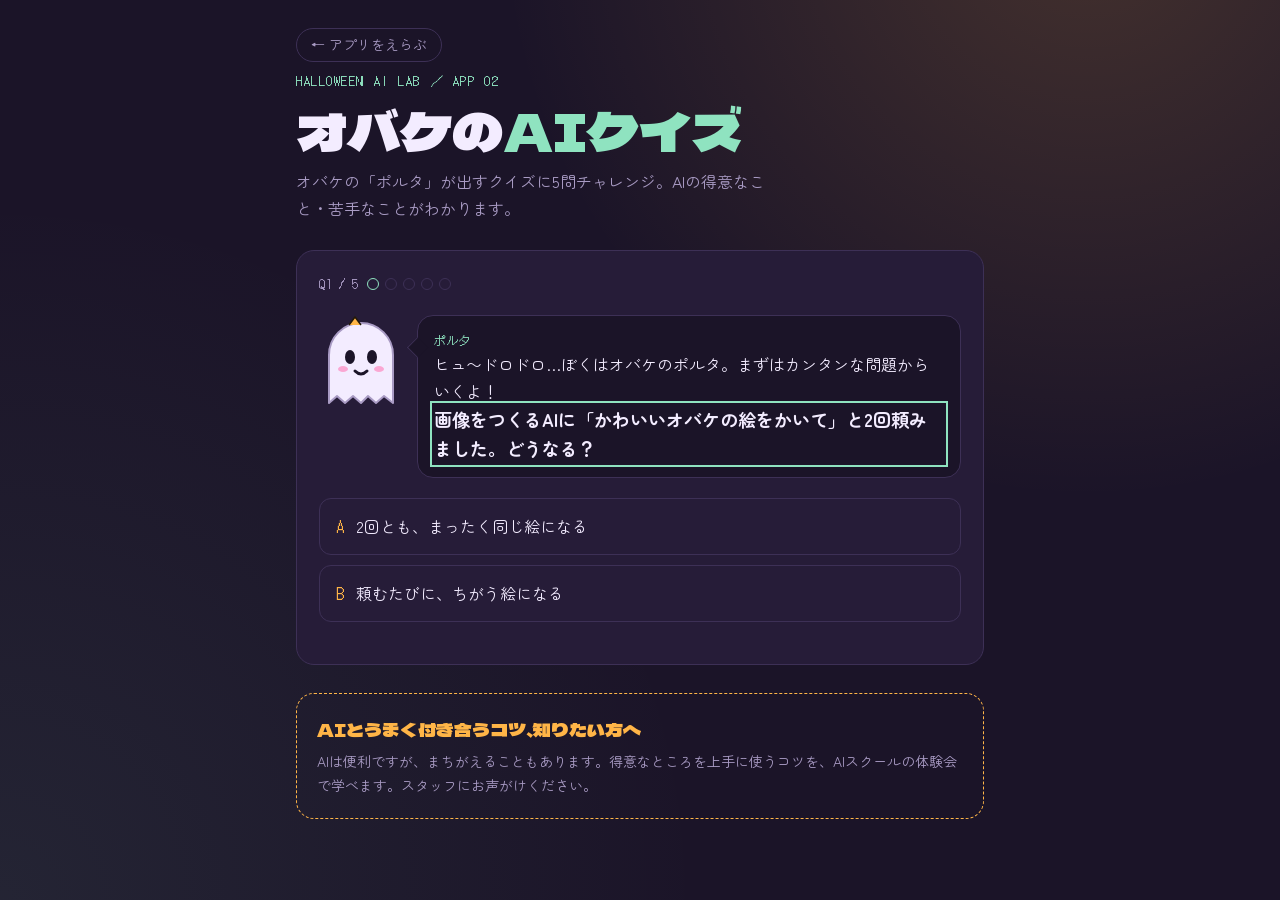
==== quiz.html @ 3e2fedca "オバケのAIクイズとハロウィンソング工房を追加 - quiz.html: ポルタが出す5問のクイズ。1問ごとに解説とAIのポイント、最後に称号とまとめ - song.html: 歌詞の呪文（ChatG" ====
<!doctype html>
<html lang="ja">
<head>
<meta charset="utf-8">
<meta name="viewport" content="width=device-width, initial-scale=1, viewport-fit=cover">
<meta name="description" content="オバケのポルタが出すAIクイズに5問チャレンジ。AIの得意なこと・苦手なことがわかります。">
<meta name="theme-color" content="#1b1428">
<title>オバケのAIクイズ</title>
<link rel="preconnect" href="https://fonts.googleapis.com">
<link rel="preconnect" href="https://fonts.gstatic.com" crossorigin>
<link rel="stylesheet" href="https://fonts.googleapis.com/css2?family=Dela+Gothic+One&family=Zen+Maru+Gothic:wght@400;500;700&family=DotGothic16&display=swap">
<link rel="stylesheet" href="common.css">
<style>
/* Layout: オバケのポルタが吹き出しで出題し、下に答えのボタン。1問ずつ進む一本道。 */
.wrap{max-width:720px}
h1 span{color:var(--slime)}
.eyebrow{color:var(--slime)}

.progress{display:flex;align-items:center;gap:8px;font-family:var(--mono);font-size:13px;color:var(--mute)}
.dots{display:flex;gap:6px}
.dots i{width:12px;height:12px;border-radius:50%;border:1px solid var(--line);display:block}
.dots i.now{border-color:var(--slime)}
.dots i.ok{background:var(--slime);border-color:var(--slime)}
.dots i.ng{background:var(--wrong);border-color:var(--wrong)}

.stage{display:flex;gap:14px;align-items:flex-start}
.porta{width:84px;flex:0 0 auto;color:var(--ink)}
.porta.float{animation:float 3s ease-in-out infinite}
@keyframes float{50%{transform:translateY(-6px)}}
.bubble{position:relative;background:var(--night);border:1px solid var(--line);border-radius:16px;padding:14px 16px;flex:1;min-width:0}
.bubble::before{content:"";position:absolute;left:-8px;top:24px;width:14px;height:14px;background:var(--night);border-left:1px solid var(--line);border-bottom:1px solid var(--line);transform:rotate(45deg)}
.bubble .who{font-family:var(--mono);font-size:12px;color:var(--slime)}
.bubble p{margin:0}
.q{font-weight:700;font-size:18px;line-height:1.6}

.choices{display:flex;flex-direction:column;gap:10px;list-style:none;margin:0;padding:0}
.choice{width:100%;text-align:left;background:transparent;border:1px solid var(--line);color:var(--ink);border-radius:12px;padding:14px 16px;font:inherit;font-size:16px;cursor:pointer;display:flex;gap:12px;align-items:flex-start;transition:.15s}
.choice:hover:not(:disabled){border-color:var(--slime)}
.choice b{font-family:var(--mono);font-weight:400;color:var(--candle);flex:0 0 auto}
.choice:disabled{cursor:default}
.choice.ok{border-color:var(--slime);background:rgba(143,227,192,.12)}
.choice.ok b{color:var(--slime)}
.choice.ng{border-color:var(--wrong);background:rgba(255,138,122,.1)}
.choice.ng b{color:var(--wrong)}
.choice.dim{opacity:.5}

.answer{border-radius:14px;padding:16px;display:flex;flex-direction:column;gap:8px;border:1px solid var(--line)}
.answer .verdict{font-family:var(--display);font-size:20px;margin:0}
.answer.ok .verdict{color:var(--slime)}
.answer.ng .verdict{color:var(--wrong)}
.answer p{margin:0;font-size:15px}
.point{font-size:14px;color:var(--mute);border-top:1px dashed var(--line);padding-top:8px}
.point b{color:var(--candle);margin-right:4px}
.btn.primary.slime{background:var(--slime)}

.result{text-align:center;align-items:center}
.score{font-family:var(--display);font-size:56px;line-height:1;color:var(--slime);margin:0}
.score small{font-size:22px;color:var(--mute)}
.title{font-family:var(--display);font-size:24px;margin:0}
.learned{text-align:left;align-self:stretch;margin:0;padding-left:1.2em;font-size:15px}
.learned li{margin-bottom:4px}
.result .actions{align-self:stretch}
</style>
</head>
<body>
<div class="wrap">
  <header>
    <a class="back" href="index.html">← アプリをえらぶ</a>
    <div class="eyebrow">HALLOWEEN AI LAB ／ APP 02</div>
    <h1>オバケの<span>AIクイズ</span></h1>
    <p class="lead">オバケの「ポルタ」が出すクイズに5問チャレンジ。AIの得意なこと・苦手なことがわかります。</p>
  </header>

  <main class="panel" id="panel" aria-live="polite"></main>

  <div class="school">
    <strong>AIとうまく付き合うコツ、知りたい方へ</strong>
    <p>AIは便利ですが、まちがえることもあります。得意なところを上手に使うコツを、AIスクールの体験会で学べます。スタッフにお声がけください。</p>
  </div>
</div>

<svg hidden aria-hidden="true">
  <symbol id="ghost" viewBox="0 0 84 96">
    <path d="M10 88V40a32 32 0 0 1 64 0v48l-9-7-8 7-8-7-7 7-8-7-8 7-8-7z" fill="#f3ecff" stroke="#a99bc4" stroke-width="2" stroke-linejoin="round"/>
    <ellipse cx="31" cy="42" rx="5" ry="7" fill="#1b1428"/>
    <ellipse cx="53" cy="42" rx="5" ry="7" fill="#1b1428"/>
    <ellipse cx="24" cy="54" rx="5" ry="3" fill="#ff7ab6" opacity=".6"/>
    <ellipse cx="60" cy="54" rx="5" ry="3" fill="#ff7ab6" opacity=".6"/>
    <path d="M30 10l6 -8 6 8" fill="#ffb547" stroke="#241a08" stroke-width="1.5" stroke-linejoin="round"/>
  </symbol>
</svg>

<script>
// ===== 問題 =====
// a: 正解の番号 / say: ポルタの前置き / why: 解説 / point: AIのポイント
const QUIZ = [
  {
    say:"ヒュ〜ドロドロ…ぼくはオバケのポルタ。まずはカンタンな問題からいくよ！",
    q:"画像をつくるAIに「かわいいオバケの絵をかいて」と2回頼みました。どうなる？",
    c:["2回とも、まったく同じ絵になる","頼むたびに、ちがう絵になる"],
    a:1,
    why:"画像をつくるAIは、毎回すこしずつちがう絵をつくります。同じ言葉でも、出てくる絵は1回ごとに変わるんだ。",
    point:"気に入らなければ「もう一回」。何度でもためせるのがAIのいいところ。"
  },
  {
    say:"つぎはちょっとむずかしいぞ〜。",
    q:"AIが、自信たっぷりに答えてくれました。その答えは…？",
    c:["AIが言うことだから、ぜんぶ正しい","もっともらしいウソがまざることがある"],
    a:1,
    why:"AIは、まちがったことでも自信たっぷりに答えることがあります。これを「ハルシネーション（幻覚）」とよぶよ。",
    point:"大事なこと（お金・健康・法律など）は、ほかの情報でもたしかめよう。"
  },
  {
    say:"AIの「得意なこと」はわかるかな？",
    q:"つぎのうち、AIがいちばん得意なのはどれ？",
    c:["長い文章を、3行にまとめる","あなたの家の冷蔵庫に何が入っているか当てる","今この瞬間、マルシェの外が晴れているか見て答える"],
    a:0,
    why:"文章をまとめたり、書きなおしたりするのはAIの得意わざ。でも、見ていないもの・知らされていないことは、AIにもわからないんだ。",
    point:"AIは「わたされた情報」から考える。知ってほしいことは、ちゃんと伝えよう。"
  },
  {
    say:"ここからが、じつは一番だいじな問題だよ。",
    q:"ハロウィンの料理を教えてほしいとき、いい答えが返ってきやすい頼み方は？",
    c:["「おいしい料理を教えて」","「小学生といっしょに30分で作れる、かぼちゃを使ったハロウィンのおやつを3つ教えて」"],
    a:1,
    why:"だれと・どれくらいの時間で・何を使って・いくつ——くわしく頼むほど、AIはあなたにぴったりの答えを出せます。",
    point:"AIへの頼み方（プロンプト）しだいで、答えは大きく変わる！"
  },
  {
    say:"さいごの問題！ヒュ〜ドロドロ…",
    q:"AIとおしゃべりするとき、入力しないほうがいいのはどれ？",
    c:["好きな食べもの","ハロウィンの仮装のアイデア","クレジットカードの番号やパスワード"],
    a:2,
    why:"入力した内容が、サービスの改善などに使われることもあります。お金やアカウントにかかわる情報は、AIに入れないのが安心だよ。",
    point:"個人情報やひみつの情報は、AIに入れない。これだけは覚えてね。"
  }
];

const TITLES = [
  [5,"AIマスター","全問正解！AIの得意・苦手をしっかりわかってるね。ポルタもびっくり！"],
  [3,"AIなかよし名人","なかなかやるね！AIとうまく付き合う力がついてきたよ。"],
  [0,"AIたんけん家","ここからがスタート！今日わかったことで、AIがもっと楽しくなるよ。"]
];

const panel=document.getElementById("panel");
let idx=0, score=0, results=[];

function esc(s){return s.replace(/[&<>"]/g,c=>({"&":"&amp;","<":"&lt;",">":"&gt;",'"':"&quot;"}[c]))}
function ghost(mood){
  // mood: "happy" | "oops" — 口の形だけ変える
  const d=mood==="oops"?"M36 60q6 -6 12 0":"M36 56q6 6 12 0";
  return `<svg class="porta float" viewBox="0 0 84 96" aria-hidden="true"><use href="#ghost"/><path d="${d}" fill="none" stroke="#1b1428" stroke-width="3" stroke-linecap="round"/></svg>`;
}
function dots(){
  return `<div class="progress"><span>Q${Math.min(idx+1,QUIZ.length)} / ${QUIZ.length}</span><div class="dots">${
    QUIZ.map((_,i)=>`<i class="${results[i]===true?"ok":results[i]===false?"ng":i===idx?"now":""}"></i>`).join("")
  }</div></div>`;
}

function showQuestion(){
  const item=QUIZ[idx];
  panel.innerHTML=`
    ${dots()}
    <div class="stage">
      ${ghost("happy")}
      <div class="bubble">
        <div class="who">ポルタ</div>
        <p>${esc(item.say)}</p>
        <p class="q" id="q" tabindex="-1">${esc(item.q)}</p>
      </div>
    </div>
    <ul class="choices">${item.c.map((t,i)=>`<li><button type="button" class="choice" data-i="${i}"><b>${"ABC"[i]}</b><span>${esc(t)}</span></button></li>`).join("")}</ul>
    <div id="answer"></div>`;
  panel.querySelectorAll(".choice").forEach(b=>b.onclick=()=>answer(Number(b.dataset.i)));
  document.getElementById("q").focus({preventScroll:true});
}

function answer(pick){
  const item=QUIZ[idx], ok=pick===item.a;
  if(ok) score++;
  results[idx]=ok;
  panel.querySelectorAll(".choice").forEach(b=>{
    const i=Number(b.dataset.i);
    b.disabled=true;
    if(i===item.a) b.classList.add("ok");
    else if(i===pick) b.classList.add("ng");
    else b.classList.add("dim");
  });
  panel.querySelector(".progress").outerHTML=dots();
  panel.querySelector(".porta").outerHTML=ghost(ok?"happy":"oops");
  const last=idx===QUIZ.length-1;
  const box=document.getElementById("answer");
  box.innerHTML=`
    <div class="answer ${ok?"ok":"ng"}">
      <p class="verdict">${ok?"せいかい！":"ざんねん…"}</p>
      <p>${esc(item.why)}</p>
      <p class="point"><b>AIのポイント</b>${esc(item.point)}</p>
    </div>
    <div class="actions" style="margin-top:14px">
      <button type="button" class="btn primary slime" id="next">${last?"結果を見る":"つぎの問題へ"} →</button>
    </div>`;
  const next=document.getElementById("next");
  next.onclick=()=>{ idx++; last?showResult():showQuestion(); window.scrollTo({top:panel.offsetTop-16,behavior:"smooth"}); };
  box.scrollIntoView({behavior:"smooth",block:"nearest"});
  next.focus({preventScroll:true});
}

function showResult(){
  const [,title,msg]=TITLES.find(t=>score>=t[0]);
  panel.classList.add("result");
  panel.innerHTML=`
    ${dots()}
    ${ghost(score>=3?"happy":"oops")}
    <p class="score">${score}<small> / ${QUIZ.length} 問</small></p>
    <p class="title">${title}</p>
    <p>${msg}</p>
    <ol class="learned">${QUIZ.map(q=>`<li>${esc(q.point)}</li>`).join("")}</ol>
    <div class="actions">
      <button type="button" class="btn primary slime" id="again">もう一度あそぶ</button>
      <a class="btn ghost" href="index.html">ほかのアプリへ</a>
    </div>`;
  document.getElementById("again").onclick=()=>{
    idx=0; score=0; results=[]; panel.classList.remove("result"); showQuestion();
  };
}

showQuestion();
</script>
</body>
</html>
---- common.css ----
/* ハロウィンAIラボ 共通スタイル（index / quiz / song で読み込む）
   夜の屋台の一色世界（ダーク固定）。アクセントは提灯のろうそく色。 */
:root{
  --night:#1b1428;      /* 背景：夜空の紫 */
  --panel:#261c38;      /* カード */
  --ink:#f3ecff;        /* 文字 */
  --mute:#a99bc4;       /* 補足 */
  --line:#3d3056;       /* 罫線 */
  --candle:#ffb547;     /* メインのアクセント */
  --slime:#8fe3c0;      /* 正解・強調 */
  --berry:#ff7ab6;      /* ソング用 */
  --wrong:#ff8a7a;      /* 不正解 */
  --display:"Dela Gothic One","Hiragino Sans","Yu Gothic",sans-serif;
  --body:"Zen Maru Gothic","Hiragino Maru Gothic ProN","Yu Gothic",sans-serif;
  --mono:"DotGothic16","Osaka-Mono","MS Gothic",monospace;
  color-scheme:dark;
  padding-top:env(safe-area-inset-top,0px);
  padding-bottom:env(safe-area-inset-bottom,0px);
}
*{box-sizing:border-box}
[hidden]{display:none!important}
img,svg{max-width:100%}
body{margin:0;background:var(--night);color:var(--ink);font-family:var(--body);font-size:16px;line-height:1.7;
  background-image:radial-gradient(circle at 85% -10%,rgba(255,181,71,.18),transparent 40%),radial-gradient(circle at 0% 100%,rgba(143,227,192,.08),transparent 45%);
  background-attachment:fixed;min-height:100vh;overflow-x:hidden}

.wrap{max-width:1100px;margin:0 auto;padding-inline:16px;padding-block:28px 60px;display:flex;flex-direction:column;gap:28px}
header{display:flex;flex-direction:column;gap:8px}
.back{align-self:flex-start;color:var(--mute);text-decoration:none;font-size:14px;border:1px solid var(--line);border-radius:999px;padding:4px 14px}
.back:hover{color:var(--candle);border-color:var(--candle)}
.eyebrow{font-family:var(--mono);color:var(--candle);letter-spacing:.12em;font-size:13px}
h1{font-family:var(--display);font-weight:400;font-size:clamp(30px,6vw,52px);line-height:1.15;margin:0;text-wrap:balance}
h1 span{color:var(--candle);white-space:nowrap}
h2{font-family:var(--display);font-weight:400;font-size:20px;margin:0}
.lead{color:var(--mute);margin:0;max-width:60ch}

.panel{background:var(--panel);border:1px solid var(--line);border-radius:18px;padding:22px;display:flex;flex-direction:column;gap:20px}

/* チップ（ラジオボタンを隠して角丸ボタンに） */
fieldset{border:0;padding:0;margin:0;display:flex;flex-direction:column;gap:8px;min-width:0}
legend,label.lbl{font-weight:700;font-size:14px;margin-bottom:6px;padding:0}
.chips{display:flex;flex-wrap:wrap;gap:8px}
.chips input{position:absolute;opacity:0;pointer-events:none}
.chips label{border:1px solid var(--line);border-radius:10px;padding:7px 12px;cursor:pointer;font-size:14px;transition:.15s;user-select:none}
.chips label:hover{border-color:var(--mute)}
.chips input:checked+label{background:var(--candle);color:#241a08;border-color:var(--candle);font-weight:700}
.chips input:focus-visible+label{outline:2px solid var(--slime);outline-offset:2px}

/* 入力欄と「例：」候補 */
.field{display:flex;flex-direction:column;min-width:0}
input[type=text]{width:100%;background:var(--night);border:1px solid var(--line);color:var(--ink);border-radius:10px;padding:10px 12px;font:inherit;font-size:16px}
input[type=text]:focus{outline:2px solid var(--slime);border-color:transparent}
.sugg{display:flex;flex-wrap:wrap;gap:6px;margin-top:8px}
.sugg span{font-size:12px;color:var(--mute);align-self:center}
.sugg button{background:transparent;border:1px dashed var(--line);color:var(--mute);border-radius:999px;padding:3px 10px;font:inherit;font-size:13px;cursor:pointer}
.sugg button:hover{border-color:var(--slime);color:var(--slime)}

/* ボタン */
.actions{display:flex;flex-wrap:wrap;gap:10px}
.btn{border:0;border-radius:12px;padding:12px 18px;font:inherit;font-weight:700;cursor:pointer;font-size:15px;text-align:center;text-decoration:none;display:inline-block}
.btn.primary{background:var(--candle);color:#241a08;flex:1 1 180px}
.btn.ghost{background:transparent;color:var(--ink);border:1px solid var(--line);flex:1 1 140px}
.toast{font-size:13px;color:var(--slime);min-height:1.2em;margin:0}

a:focus-visible,button:focus-visible,[tabindex]:focus-visible{outline:2px solid var(--slime);outline-offset:2px}

/* スクール案内 */
.school{border:1px dashed var(--candle);border-radius:18px;padding:20px;display:flex;flex-direction:column;gap:6px}
.school strong{font-family:var(--display);font-weight:400;font-size:18px;color:var(--candle)}
.school p{margin:0;font-size:14px;color:var(--mute)}

@media (prefers-reduced-motion:reduce){*{transition:none!important;animation:none!important}}
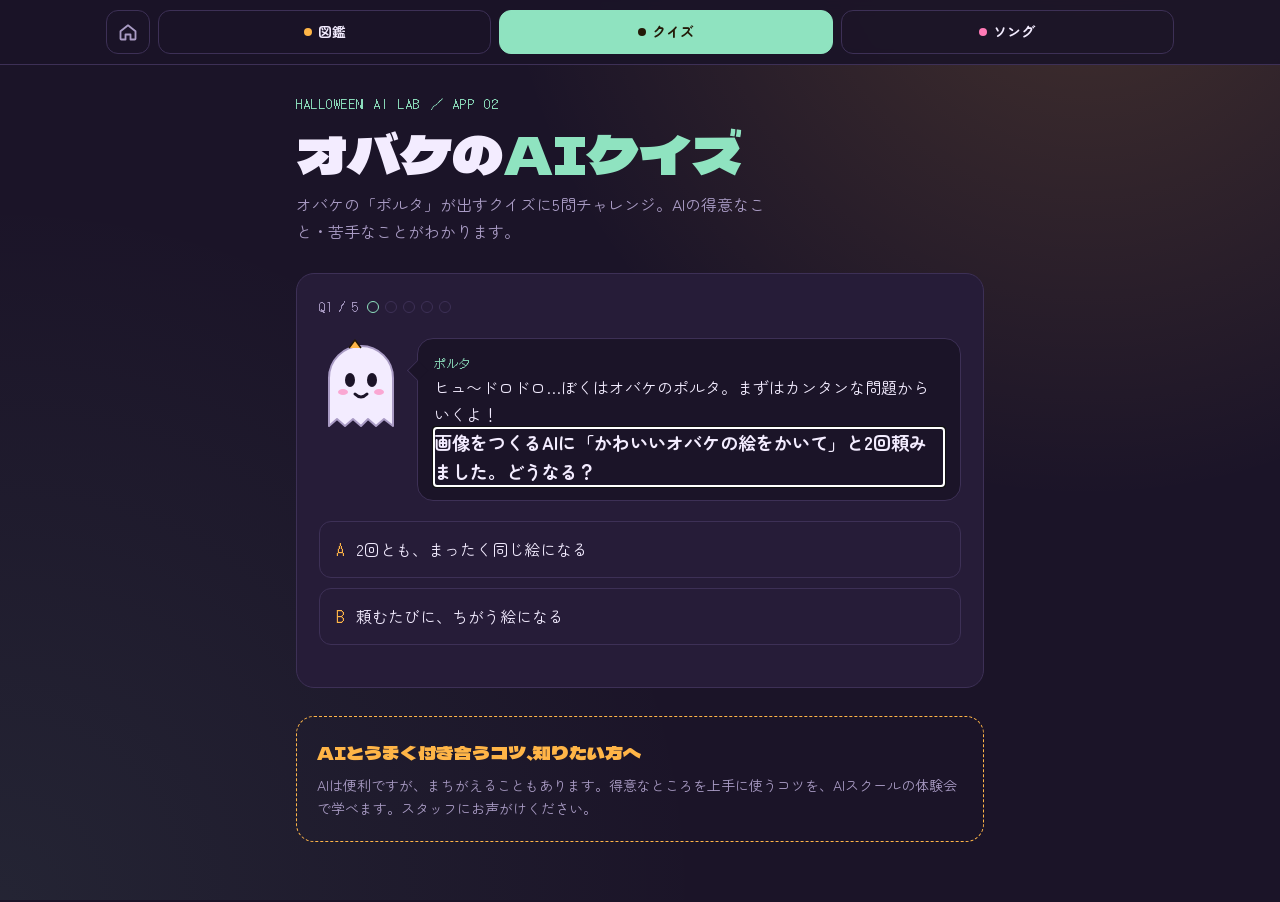
==== commit 7400d1bf: "全ページ共通のアプリ切り替えバーを追加 上部に固定したバー（トップ／図鑑／クイズ／ソング）で、どのページからも 1タップでアプリを切り替えられるようにする。今いるアプリはアクセント色で表示。 「← ア" ====
--- a/quiz.html
+++ b/quiz.html
@@ -63,9 +63,16 @@
 </style>
 </head>
 <body>
+<nav class="appnav" aria-label="アプリの切り替え">
+  <div class="appnav-in">
+    <a class="home" href="index.html" aria-label="トップ"><svg viewBox="0 0 24 24" fill="none" stroke="currentColor" stroke-width="2.2" stroke-linejoin="round" aria-hidden="true"><path d="M3 11l9-7 9 7v9a1 1 0 0 1-1 1h-5v-6h-6v6H4a1 1 0 0 1-1-1z"/></svg></a>
+    <a class="to-zukan" href="zukan.html"><i></i>図鑑</a>
+    <a class="to-quiz" href="quiz.html" aria-current="page"><i></i>クイズ</a>
+    <a class="to-song" href="song.html"><i></i>ソング</a>
+  </div>
+</nav>
 <div class="wrap">
   <header>
-    <a class="back" href="index.html">← アプリをえらぶ</a>
     <div class="eyebrow">HALLOWEEN AI LAB ／ APP 02</div>
     <h1>オバケの<span>AIクイズ</span></h1>
     <p class="lead">オバケの「ポルタ」が出すクイズに5問チャレンジ。AIの得意なこと・苦手なことがわかります。</p>
@@ -200,7 +207,7 @@
       <button type="button" class="btn primary slime" id="next">${last?"結果を見る":"つぎの問題へ"} →</button>
     </div>`;
   const next=document.getElementById("next");
-  next.onclick=()=>{ idx++; last?showResult():showQuestion(); window.scrollTo({top:panel.offsetTop-16,behavior:"smooth"}); };
+  next.onclick=()=>{ idx++; last?showResult():showQuestion(); window.scrollTo({top:panel.offsetTop-81,behavior:"smooth"}); };
   box.scrollIntoView({behavior:"smooth",block:"nearest"});
   next.focus({preventScroll:true});
 }
--- a/common.css
+++ b/common.css
@@ -26,8 +26,20 @@
 
 .wrap{max-width:1100px;margin:0 auto;padding-inline:16px;padding-block:28px 60px;display:flex;flex-direction:column;gap:28px}
 header{display:flex;flex-direction:column;gap:8px}
-.back{align-self:flex-start;color:var(--mute);text-decoration:none;font-size:14px;border:1px solid var(--line);border-radius:999px;padding:4px 14px}
-.back:hover{color:var(--candle);border-color:var(--candle)}
+/* アプリ切り替えバー：どのページでも上に固定。今いるアプリはアクセント色で塗る */
+.appnav{position:sticky;top:0;z-index:10;background:rgba(27,20,40,.92);-webkit-backdrop-filter:blur(8px);backdrop-filter:blur(8px);border-bottom:1px solid var(--line)}
+.appnav-in{max-width:1100px;margin:0 auto;padding:10px 16px;display:flex;gap:8px}
+.appnav a{--accent:var(--mute);flex:1 1 0;min-width:0;min-height:44px;display:flex;align-items:center;justify-content:center;gap:6px;border:1px solid var(--line);border-radius:12px;color:var(--ink);text-decoration:none;font-weight:700;font-size:14px;white-space:nowrap}
+.appnav a i{width:8px;height:8px;border-radius:50%;background:var(--accent);flex:0 0 auto}
+.appnav a.home{flex:0 0 44px;color:var(--mute)}
+.appnav a.home svg{width:20px;height:20px}
+.appnav .to-zukan{--accent:var(--candle)}
+.appnav .to-quiz{--accent:var(--slime)}
+.appnav .to-song{--accent:var(--berry)}
+.appnav a:hover{border-color:var(--accent)}
+.appnav a[aria-current=page]{background:var(--accent);border-color:var(--accent);color:#241a08}
+.appnav a[aria-current=page] i{background:#241a08}
+.appnav a:focus-visible{outline:2px solid var(--slime);outline-offset:2px}
 .eyebrow{font-family:var(--mono);color:var(--candle);letter-spacing:.12em;font-size:13px}
 h1{font-family:var(--display);font-weight:400;font-size:clamp(30px,6vw,52px);line-height:1.15;margin:0;text-wrap:balance}
 h1 span{color:var(--candle);white-space:nowrap}
@@ -62,7 +74,7 @@
 .btn.ghost{background:transparent;color:var(--ink);border:1px solid var(--line);flex:1 1 140px}
 .toast{font-size:13px;color:var(--slime);min-height:1.2em;margin:0}
 
-a:focus-visible,button:focus-visible,[tabindex]:focus-visible{outline:2px solid var(--slime);outline-offset:2px}
+a:focus-visible,button:focus-visible,[tabindex]:not([tabindex="-1"]):focus-visible{outline:2px solid var(--slime);outline-offset:2px}
 
 /* スクール案内 */
 .school{border:1px dashed var(--candle);border-radius:18px;padding:20px;display:flex;flex-direction:column;gap:6px}
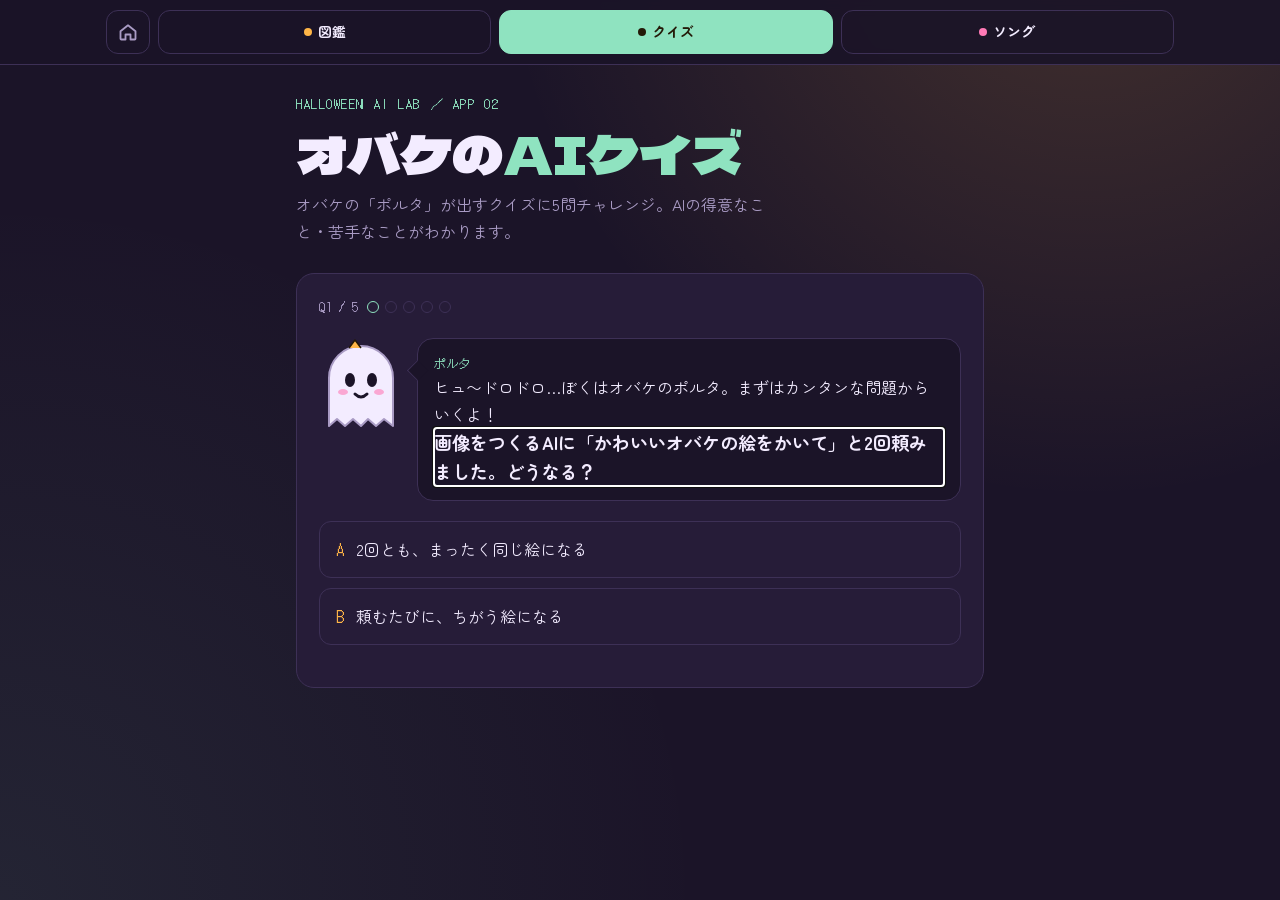
==== commit e9cb1f4c: "AIスクール案内の枠を全ページから削除 Co-Authored-By: Claude Opus 5.5 <noreply@anthropic.com> Claude-Session: https://" ====
--- a/quiz.html
+++ b/quiz.html
@@ -79,11 +79,6 @@
   </header>
 
   <main class="panel" id="panel" aria-live="polite"></main>
-
-  <div class="school">
-    <strong>AIとうまく付き合うコツ、知りたい方へ</strong>
-    <p>AIは便利ですが、まちがえることもあります。得意なところを上手に使うコツを、AIスクールの体験会で学べます。スタッフにお声がけください。</p>
-  </div>
 </div>
 
 <svg hidden aria-hidden="true">
--- a/common.css
+++ b/common.css
@@ -76,9 +76,4 @@
 
 a:focus-visible,button:focus-visible,[tabindex]:not([tabindex="-1"]):focus-visible{outline:2px solid var(--slime);outline-offset:2px}
 
-/* スクール案内 */
-.school{border:1px dashed var(--candle);border-radius:18px;padding:20px;display:flex;flex-direction:column;gap:6px}
-.school strong{font-family:var(--display);font-weight:400;font-size:18px;color:var(--candle)}
-.school p{margin:0;font-size:14px;color:var(--mute)}
-
 @media (prefers-reduced-motion:reduce){*{transition:none!important;animation:none!important}}
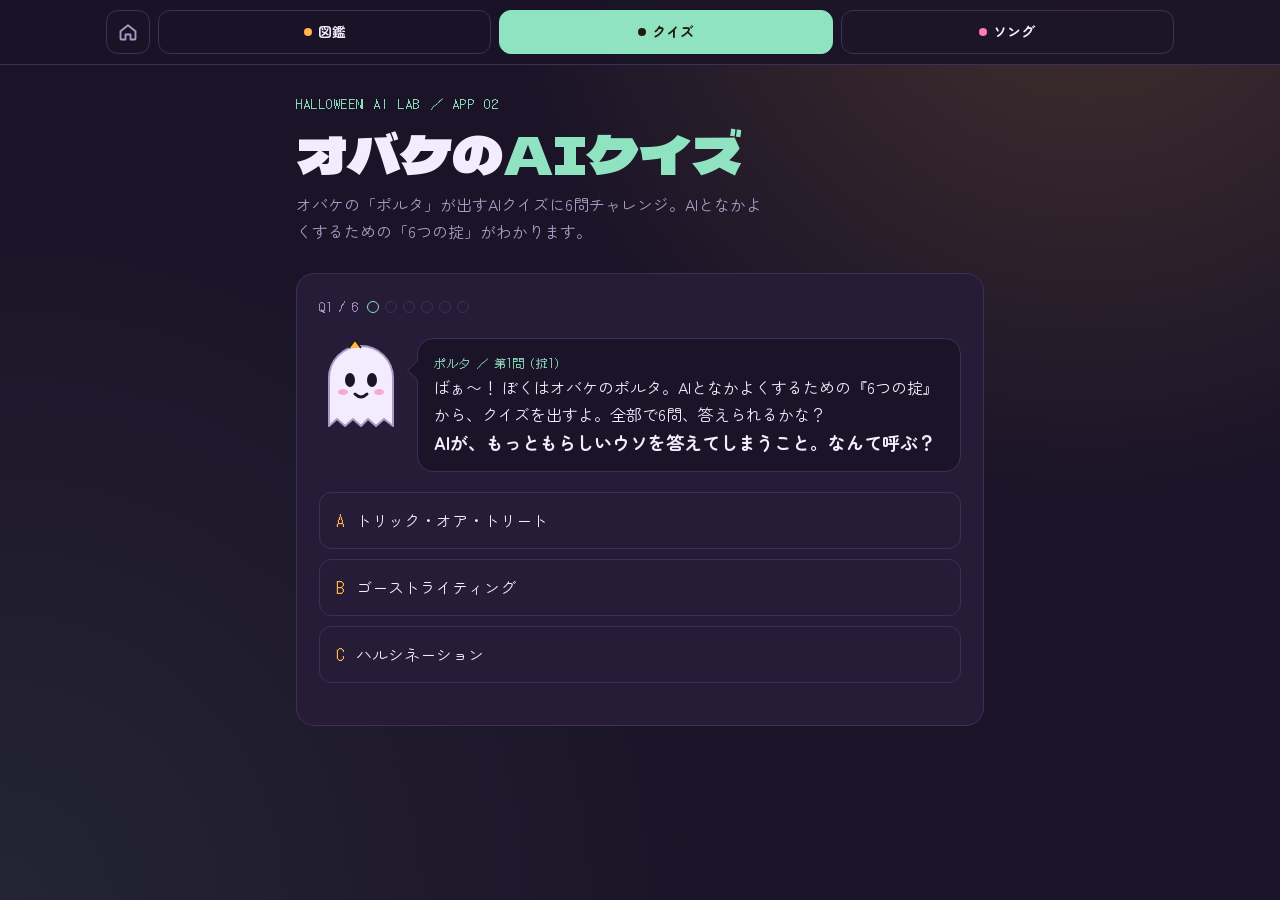
==== commit ac217d02: "オバケのAIクイズを「AIを使いこなすための6つの掟」ベースにする - 掟ごとに2問（全12問）。1回のプレイで各掟から1問をランダムに選び、掟1→6の順に6問 - 選択肢は3つで、表示順を毎回シャッ" ====
--- a/quiz.html
+++ b/quiz.html
@@ -3,7 +3,7 @@
 <head>
 <meta charset="utf-8">
 <meta name="viewport" content="width=device-width, initial-scale=1, viewport-fit=cover">
-<meta name="description" content="オバケのポルタが出すAIクイズに5問チャレンジ。AIの得意なこと・苦手なことがわかります。">
+<meta name="description" content="オバケのポルタが出すAIクイズに6問チャレンジ。AIとなかよくするための「6つの掟」がわかります。">
 <meta name="theme-color" content="#1b1428">
 <title>オバケのAIクイズ</title>
 <link rel="preconnect" href="https://fonts.googleapis.com">
@@ -32,6 +32,7 @@
 .bubble .who{font-family:var(--mono);font-size:12px;color:var(--slime)}
 .bubble p{margin:0}
 .q{font-weight:700;font-size:18px;line-height:1.6}
+.q:focus{outline:none}
 
 .choices{display:flex;flex-direction:column;gap:10px;list-style:none;margin:0;padding:0}
 .choice{width:100%;text-align:left;background:transparent;border:1px solid var(--line);color:var(--ink);border-radius:12px;padding:14px 16px;font:inherit;font-size:16px;cursor:pointer;display:flex;gap:12px;align-items:flex-start;transition:.15s}
@@ -57,8 +58,14 @@
 .score{font-family:var(--display);font-size:56px;line-height:1;color:var(--slime);margin:0}
 .score small{font-size:22px;color:var(--mute)}
 .title{font-family:var(--display);font-size:24px;margin:0}
-.learned{text-align:left;align-self:stretch;margin:0;padding-left:1.2em;font-size:15px}
-.learned li{margin-bottom:4px}
+.rules{text-align:left;align-self:stretch;display:flex;flex-direction:column;gap:10px}
+.rules h2{font-size:18px}
+.rules ul{list-style:none;margin:0;padding:0;display:flex;flex-direction:column;gap:6px}
+.rules li{display:flex;gap:10px;align-items:baseline;border:1px solid var(--line);border-radius:10px;padding:8px 12px;font-size:15px}
+.rules .mk{font-weight:700;flex:0 0 auto}
+.rules li.ok .mk{color:var(--slime)}
+.rules li.ng .mk{color:var(--wrong)}
+.rules .no{font-family:var(--mono);font-size:13px;color:var(--candle);flex:0 0 auto}
 .result .actions{align-self:stretch}
 </style>
 </head>
@@ -75,7 +82,7 @@
   <header>
     <div class="eyebrow">HALLOWEEN AI LAB ／ APP 02</div>
     <h1>オバケの<span>AIクイズ</span></h1>
-    <p class="lead">オバケの「ポルタ」が出すクイズに5問チャレンジ。AIの得意なこと・苦手なことがわかります。</p>
+    <p class="lead">オバケの「ポルタ」が出すAIクイズに6問チャレンジ。AIとなかよくするための「6つの掟」がわかります。</p>
   </header>
 
   <main class="panel" id="panel" aria-live="polite"></main>
@@ -93,59 +100,91 @@
 </svg>
 
 <script>
-// ===== 問題 =====
-// a: 正解の番号 / say: ポルタの前置き / why: 解説 / point: AIのポイント
-const QUIZ = [
-  {
-    say:"ヒュ〜ドロドロ…ぼくはオバケのポルタ。まずはカンタンな問題からいくよ！",
-    q:"画像をつくるAIに「かわいいオバケの絵をかいて」と2回頼みました。どうなる？",
-    c:["2回とも、まったく同じ絵になる","頼むたびに、ちがう絵になる"],
-    a:1,
-    why:"画像をつくるAIは、毎回すこしずつちがう絵をつくります。同じ言葉でも、出てくる絵は1回ごとに変わるんだ。",
-    point:"気に入らなければ「もう一回」。何度でもためせるのがAIのいいところ。"
-  },
-  {
-    say:"つぎはちょっとむずかしいぞ〜。",
-    q:"AIが、自信たっぷりに答えてくれました。その答えは…？",
-    c:["AIが言うことだから、ぜんぶ正しい","もっともらしいウソがまざることがある"],
-    a:1,
-    why:"AIは、まちがったことでも自信たっぷりに答えることがあります。これを「ハルシネーション（幻覚）」とよぶよ。",
-    point:"大事なこと（お金・健康・法律など）は、ほかの情報でもたしかめよう。"
-  },
-  {
-    say:"AIの「得意なこと」はわかるかな？",
-    q:"つぎのうち、AIがいちばん得意なのはどれ？",
-    c:["長い文章を、3行にまとめる","あなたの家の冷蔵庫に何が入っているか当てる","今この瞬間、マルシェの外が晴れているか見て答える"],
-    a:0,
-    why:"文章をまとめたり、書きなおしたりするのはAIの得意わざ。でも、見ていないもの・知らされていないことは、AIにもわからないんだ。",
-    point:"AIは「わたされた情報」から考える。知ってほしいことは、ちゃんと伝えよう。"
-  },
-  {
-    say:"ここからが、じつは一番だいじな問題だよ。",
-    q:"ハロウィンの料理を教えてほしいとき、いい答えが返ってきやすい頼み方は？",
-    c:["「おいしい料理を教えて」","「小学生といっしょに30分で作れる、かぼちゃを使ったハロウィンのおやつを3つ教えて」"],
-    a:1,
-    why:"だれと・どれくらいの時間で・何を使って・いくつ——くわしく頼むほど、AIはあなたにぴったりの答えを出せます。",
-    point:"AIへの頼み方（プロンプト）しだいで、答えは大きく変わる！"
-  },
-  {
-    say:"さいごの問題！ヒュ〜ドロドロ…",
-    q:"AIとおしゃべりするとき、入力しないほうがいいのはどれ？",
-    c:["好きな食べもの","ハロウィンの仮装のアイデア","クレジットカードの番号やパスワード"],
-    a:2,
-    why:"入力した内容が、サービスの改善などに使われることもあります。お金やアカウントにかかわる情報は、AIに入れないのが安心だよ。",
-    point:"個人情報やひみつの情報は、AIに入れない。これだけは覚えてね。"
-  }
+// ===== 出典：親子向け講座「AI時代の子育て講座 AI編」の『AIを使いこなすための6つの掟』 =====
+const RULES = [
+  "AIの「知ったかぶり」にだまされない！",
+  "「ヒミツ」と「お金」をしっかり守る！",
+  "ルールを守る。誰も傷つけない！",
+  "AIの「おべっか」に注意！",
+  "「自分の頭と心」をAIにまかせすぎない！",
+  "AIの「悪用」を見破り、大切な人を守ろう！"
 ];
 
+// 掟ごとに2問。c[0] が正解（表示するときはシャッフルする）
+const BANK = [
+  [
+    {q:"AIが、もっともらしいウソを答えてしまうこと。なんて呼ぶ？",
+     c:["ハルシネーション","ゴーストライティング","トリック・オア・トリート"],
+     why:"「幻覚」という意味なんだ。オバケみたいだね。AIはネットの大量の文章から学んでいて、その中にはまちがった情報もあるんだよ。"},
+    {q:"AIの答えが正しいか不安なとき、どうする？",
+     c:["本や検索で確かめて、最後は自分で判断する","AIが言うなら100%正しいと信じる","同じ質問を100回する"],
+     why:"AIは「それらしい言葉」をつなげて答えるから、正しいか確かめるのは苦手なんだ。答えは自分で確かめるクセをつけよう！"}
+  ],
+  [
+    {q:"AIに入力しないほうがいいのはどれ？",
+     c:["自分の名前や住所","仮装のアイデア","好きなお菓子"],
+     why:"名前・住所、家族の仕事、友だちのヒミツ。人に見られて困ることは、AIに書かないのが約束だよ。"},
+    {q:"アプリで「課金」ボタンを押したくなったら、どうする？",
+     c:["押す前に、おうちの人に相談する","すぐに押す","AIに「押していい？」と聞いて決める"],
+     why:"お金がかかる前には、おうちの人に相談しよう。おうちで「AIのルール」を話し合っておくと安心だよ。"}
+  ],
+  [
+    {q:"AIに宿題を手伝ってもらうとき、いちばんいい使い方は？",
+     c:["答えではなく、解き方や考え方を教えてもらう","答えを書いてもらって、そのまま出す","全部やってもらって遊びに行く"],
+     why:"AIが書いた宿題をそのまま出したら、いちばん損をするのは自分なんだ。考え方を教えてもらえば、ちゃんと力がつくよ。"},
+    {q:"AIで作った画像をネットに出す前に、考えることは？",
+     c:["だれかが傷つかないか、人の絵や写真を勝手に使っていないか","「いいね」がたくさんつきそうか","画像のサイズが大きいか"],
+     why:"友だちがはずかしいと思う画像を作ったら、友だちはとても悲しむよね。ネットに出す前に、立ち止まろう。迷ったら信頼できる大人に相談だよ。"}
+  ],
+  [
+    {q:"AIの「おべっか」って、どういうこと？",
+     c:["何でもほめたり、賛成したりすること","わざとむずかしい言葉を使うこと","わざと怒ったふりをすること"],
+     why:"AIは、あなたに合わせた答えを返しがちなんだ。「君は正しい」ばかり聞いていると、友だちと意見がちがったときにぶつかってしまうかも。"},
+    {q:"AIがいつも「すばらしい！」とほめてくれるとき、ためしてみるといい聞き方は？",
+     c:["「この考えの反対意見は？」と聞く","「もっとほめて」と聞く","何も聞かずに信じる"],
+     why:"「反対意見は？」「このアイデアの弱いところは？」と聞くと、自分とちがう見方がわかるよ。"}
+  ],
+  [
+    {q:"なやみごとで心が弱っているとき、最後に頼るといいのは？",
+     c:["家族や先生など、まわりの人","夜中までAIとだけ話す","だれにも言わずにがまんする"],
+     why:"AIはやさしく答えてくれる。でも、あなたの人生に責任はとれないんだ。家族や先生は、あなたの幸せを本気で考えてくれるよ。"},
+    {q:"AIとの付き合い方として、いちばんいいのはどれ？",
+     c:["AIは道具。迷ったらまわりの人に相談する","AIは親友だから、何でもまかせる","AIの言うとおりに、全部決める"],
+     why:"家族や友だちよりAIとばかり話していると、1年後にひとりぼっちになっているかも。AIは道具として上手に使おう。"}
+  ],
+  [
+    {q:"SNSで「動物園から猛獣が脱走！」というびっくりニュースを見つけたら？",
+     c:["シェアする前にひと呼吸して、AIで作られたものかもと疑う","すぐにみんなにシェアする","コメントで大さわぎする"],
+     why:"AIで作ったウソの画像や動画もあるんだ。シェアする前にひと呼吸、「AIで作られたものかも」と疑ってみよう。"},
+    {q:"家族の声をまねた「AIの電話さぎ」にそなえるには？",
+     c:["家族だけの「合言葉」を決めておく","声がそっくりなら本物と信じる","頼まれたらすぐにお金を送る"],
+     why:"AIは人の声までまねできるんだ。家族で合言葉を決めておけば、本物かどうか確かめられるよ。"}
+  ]
+];
+
+const INTRO="ばぁ〜！ ぼくはオバケのポルタ。AIとなかよくするための『6つの掟』から、クイズを出すよ。全部で6問、答えられるかな？";
+
 const TITLES = [
-  [5,"AIマスター","全問正解！AIの得意・苦手をしっかりわかってるね。ポルタもびっくり！"],
-  [3,"AIなかよし名人","なかなかやるね！AIとうまく付き合う力がついてきたよ。"],
-  [0,"AIたんけん家","ここからがスタート！今日わかったことで、AIがもっと楽しくなるよ。"]
+  [6,"AI大魔王級","全問正解！ きみはもうAIマスターだ。ぼくより くわしいかも…。"],
+  [4,"AI魔法使い","なかなかやるね！ AIの得意と苦手が、だいぶわかってきたみたい。"],
+  [0,"AI見習いかぼちゃ","AIって意外とおもしろいでしょ？ もう一回やると、きっと上がるよ。"]
 ];
 
 const panel=document.getElementById("panel");
-let idx=0, score=0, results=[];
+let round=[], idx=0, score=0, results=[];
+
+function shuffle(a){
+  for(let i=a.length-1;i>0;i--){const j=Math.floor(Math.random()*(i+1));[a[i],a[j]]=[a[j],a[i]];}
+  return a;
+}
+// 1回のプレイ：各掟から1問ずつ（掟1→6の順）、選択肢の並びもシャッフル
+function newRound(){
+  round=BANK.map(pair=>{
+    const item=pair[Math.floor(Math.random()*pair.length)];
+    return {item, order:shuffle([0,1,2])};
+  });
+  idx=0; score=0; results=[];
+}
 
 function esc(s){return s.replace(/[&<>"]/g,c=>({"&":"&amp;","<":"&lt;",">":"&gt;",'"':"&quot;"}[c]))}
 function ghost(mood){
@@ -154,49 +193,49 @@
   return `<svg class="porta float" viewBox="0 0 84 96" aria-hidden="true"><use href="#ghost"/><path d="${d}" fill="none" stroke="#1b1428" stroke-width="3" stroke-linecap="round"/></svg>`;
 }
 function dots(){
-  return `<div class="progress"><span>Q${Math.min(idx+1,QUIZ.length)} / ${QUIZ.length}</span><div class="dots">${
-    QUIZ.map((_,i)=>`<i class="${results[i]===true?"ok":results[i]===false?"ng":i===idx?"now":""}"></i>`).join("")
+  return `<div class="progress"><span>Q${Math.min(idx+1,round.length)} / ${round.length}</span><div class="dots">${
+    round.map((_,i)=>`<i class="${results[i]===true?"ok":results[i]===false?"ng":i===idx?"now":""}"></i>`).join("")
   }</div></div>`;
 }
 
 function showQuestion(){
-  const item=QUIZ[idx];
+  const {item,order}=round[idx];
   panel.innerHTML=`
     ${dots()}
     <div class="stage">
       ${ghost("happy")}
       <div class="bubble">
-        <div class="who">ポルタ</div>
-        <p>${esc(item.say)}</p>
+        <div class="who">ポルタ ／ 第${idx+1}問（掟${idx+1}）</div>
+        ${idx===0?`<p>${esc(INTRO)}</p>`:""}
         <p class="q" id="q" tabindex="-1">${esc(item.q)}</p>
       </div>
     </div>
-    <ul class="choices">${item.c.map((t,i)=>`<li><button type="button" class="choice" data-i="${i}"><b>${"ABC"[i]}</b><span>${esc(t)}</span></button></li>`).join("")}</ul>
+    <ul class="choices">${order.map((ci,pos)=>`<li><button type="button" class="choice" data-i="${ci}"><b>${"ABC"[pos]}</b><span>${esc(item.c[ci])}</span></button></li>`).join("")}</ul>
     <div id="answer"></div>`;
   panel.querySelectorAll(".choice").forEach(b=>b.onclick=()=>answer(Number(b.dataset.i)));
   document.getElementById("q").focus({preventScroll:true});
 }
 
 function answer(pick){
-  const item=QUIZ[idx], ok=pick===item.a;
+  const {item}=round[idx], ok=pick===0;
   if(ok) score++;
   results[idx]=ok;
   panel.querySelectorAll(".choice").forEach(b=>{
     const i=Number(b.dataset.i);
     b.disabled=true;
-    if(i===item.a) b.classList.add("ok");
+    if(i===0) b.classList.add("ok");
     else if(i===pick) b.classList.add("ng");
     else b.classList.add("dim");
   });
   panel.querySelector(".progress").outerHTML=dots();
   panel.querySelector(".porta").outerHTML=ghost(ok?"happy":"oops");
-  const last=idx===QUIZ.length-1;
+  const last=idx===round.length-1;
   const box=document.getElementById("answer");
   box.innerHTML=`
     <div class="answer ${ok?"ok":"ng"}">
       <p class="verdict">${ok?"せいかい！":"ざんねん…"}</p>
       <p>${esc(item.why)}</p>
-      <p class="point"><b>AIのポイント</b>${esc(item.point)}</p>
+      <p class="point"><b>掟${idx+1}</b>${esc(RULES[idx])}</p>
     </div>
     <div class="actions" style="margin-top:14px">
       <button type="button" class="btn primary slime" id="next">${last?"結果を見る":"つぎの問題へ"} →</button>
@@ -212,20 +251,25 @@
   panel.classList.add("result");
   panel.innerHTML=`
     ${dots()}
-    ${ghost(score>=3?"happy":"oops")}
-    <p class="score">${score}<small> / ${QUIZ.length} 問</small></p>
+    ${ghost(score>=4?"happy":"oops")}
+    <p class="score">${score}<small> / ${round.length}問</small></p>
     <p class="title">${title}</p>
     <p>${msg}</p>
-    <ol class="learned">${QUIZ.map(q=>`<li>${esc(q.point)}</li>`).join("")}</ol>
+    <section class="rules">
+      <h2>AIを使いこなすための6つの掟</h2>
+      <ul>${RULES.map((r,i)=>`<li class="${results[i]?"ok":"ng"}"><span class="mk" aria-label="${results[i]?"正解":"まちがい"}">${results[i]?"◯":"△"}</span><span class="no">掟${i+1}</span><span>${esc(r)}</span></li>`).join("")}</ul>
+    </section>
     <div class="actions">
-      <button type="button" class="btn primary slime" id="again">もう一度あそぶ</button>
+      <button type="button" class="btn primary slime" id="again">もう一回あそぶ</button>
       <a class="btn ghost" href="index.html">ほかのアプリへ</a>
     </div>`;
   document.getElementById("again").onclick=()=>{
-    idx=0; score=0; results=[]; panel.classList.remove("result"); showQuestion();
+    newRound(); panel.classList.remove("result"); showQuestion();
+    window.scrollTo({top:panel.offsetTop-81,behavior:"smooth"});
   };
 }
 
+newRound();
 showQuestion();
 </script>
 </body>
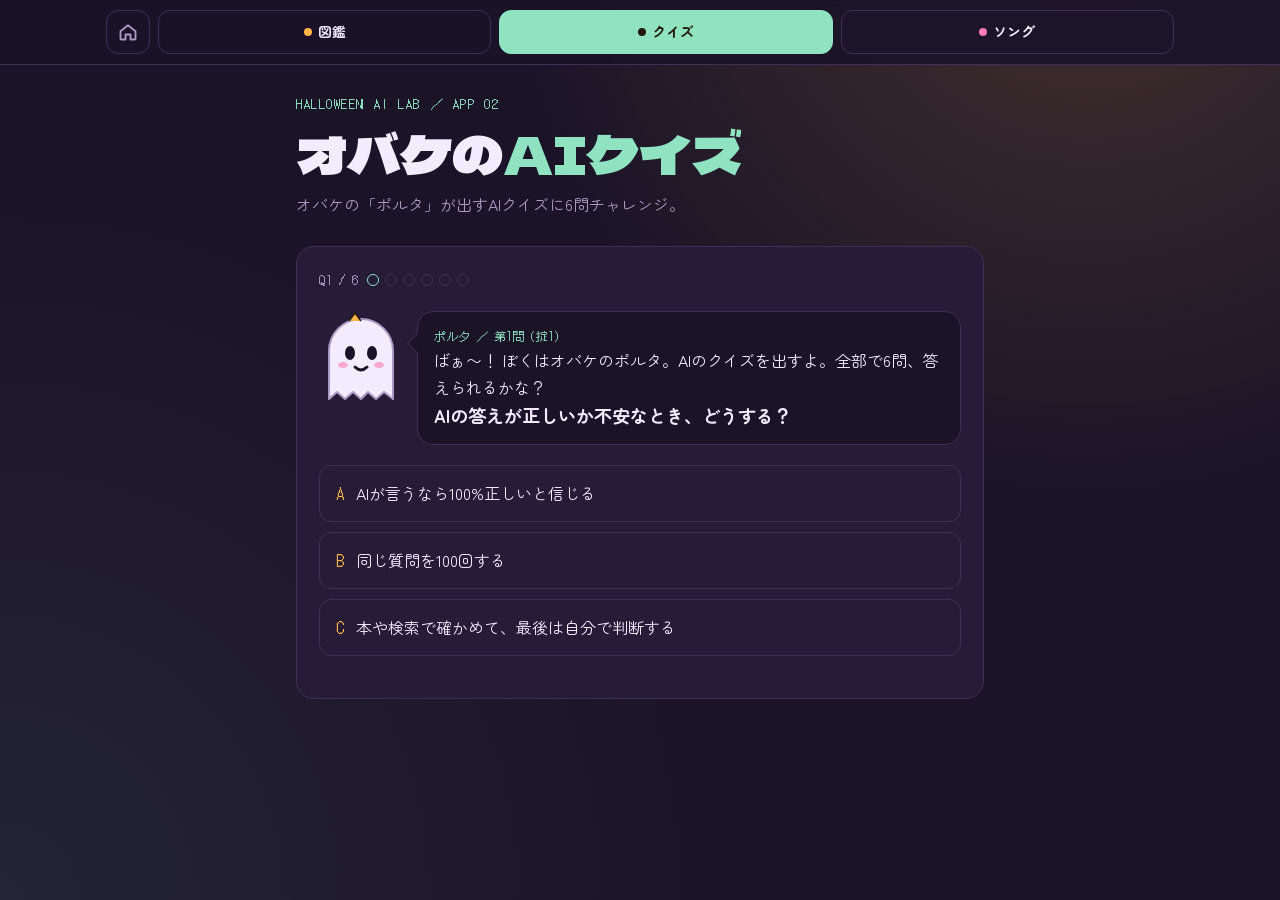
==== commit c5b495ff: "クイズの紹介文から「6つの掟」の前置きを外す ポルタの最初のセリフ、クイズページのリード文、アプリ選択画面のカードを短くする。  Co-Authored-By: Claude Opus 5.5 <no" ====
--- a/quiz.html
+++ b/quiz.html
@@ -3,7 +3,7 @@
 <head>
 <meta charset="utf-8">
 <meta name="viewport" content="width=device-width, initial-scale=1, viewport-fit=cover">
-<meta name="description" content="オバケのポルタが出すAIクイズに6問チャレンジ。AIとなかよくするための「6つの掟」がわかります。">
+<meta name="description" content="オバケのポルタが出すAIクイズに6問チャレンジ。">
 <meta name="theme-color" content="#1b1428">
 <title>オバケのAIクイズ</title>
 <link rel="preconnect" href="https://fonts.googleapis.com">
@@ -82,7 +82,7 @@
   <header>
     <div class="eyebrow">HALLOWEEN AI LAB ／ APP 02</div>
     <h1>オバケの<span>AIクイズ</span></h1>
-    <p class="lead">オバケの「ポルタ」が出すAIクイズに6問チャレンジ。AIとなかよくするための「6つの掟」がわかります。</p>
+    <p class="lead">オバケの「ポルタ」が出すAIクイズに6問チャレンジ。</p>
   </header>
 
   <main class="panel" id="panel" aria-live="polite"></main>
@@ -162,7 +162,7 @@
   ]
 ];
 
-const INTRO="ばぁ〜！ ぼくはオバケのポルタ。AIとなかよくするための『6つの掟』から、クイズを出すよ。全部で6問、答えられるかな？";
+const INTRO="ばぁ〜！ ぼくはオバケのポルタ。AIのクイズを出すよ。全部で6問、答えられるかな？";
 
 const TITLES = [
   [6,"AI大魔王級","全問正解！ きみはもうAIマスターだ。ぼくより くわしいかも…。"],
